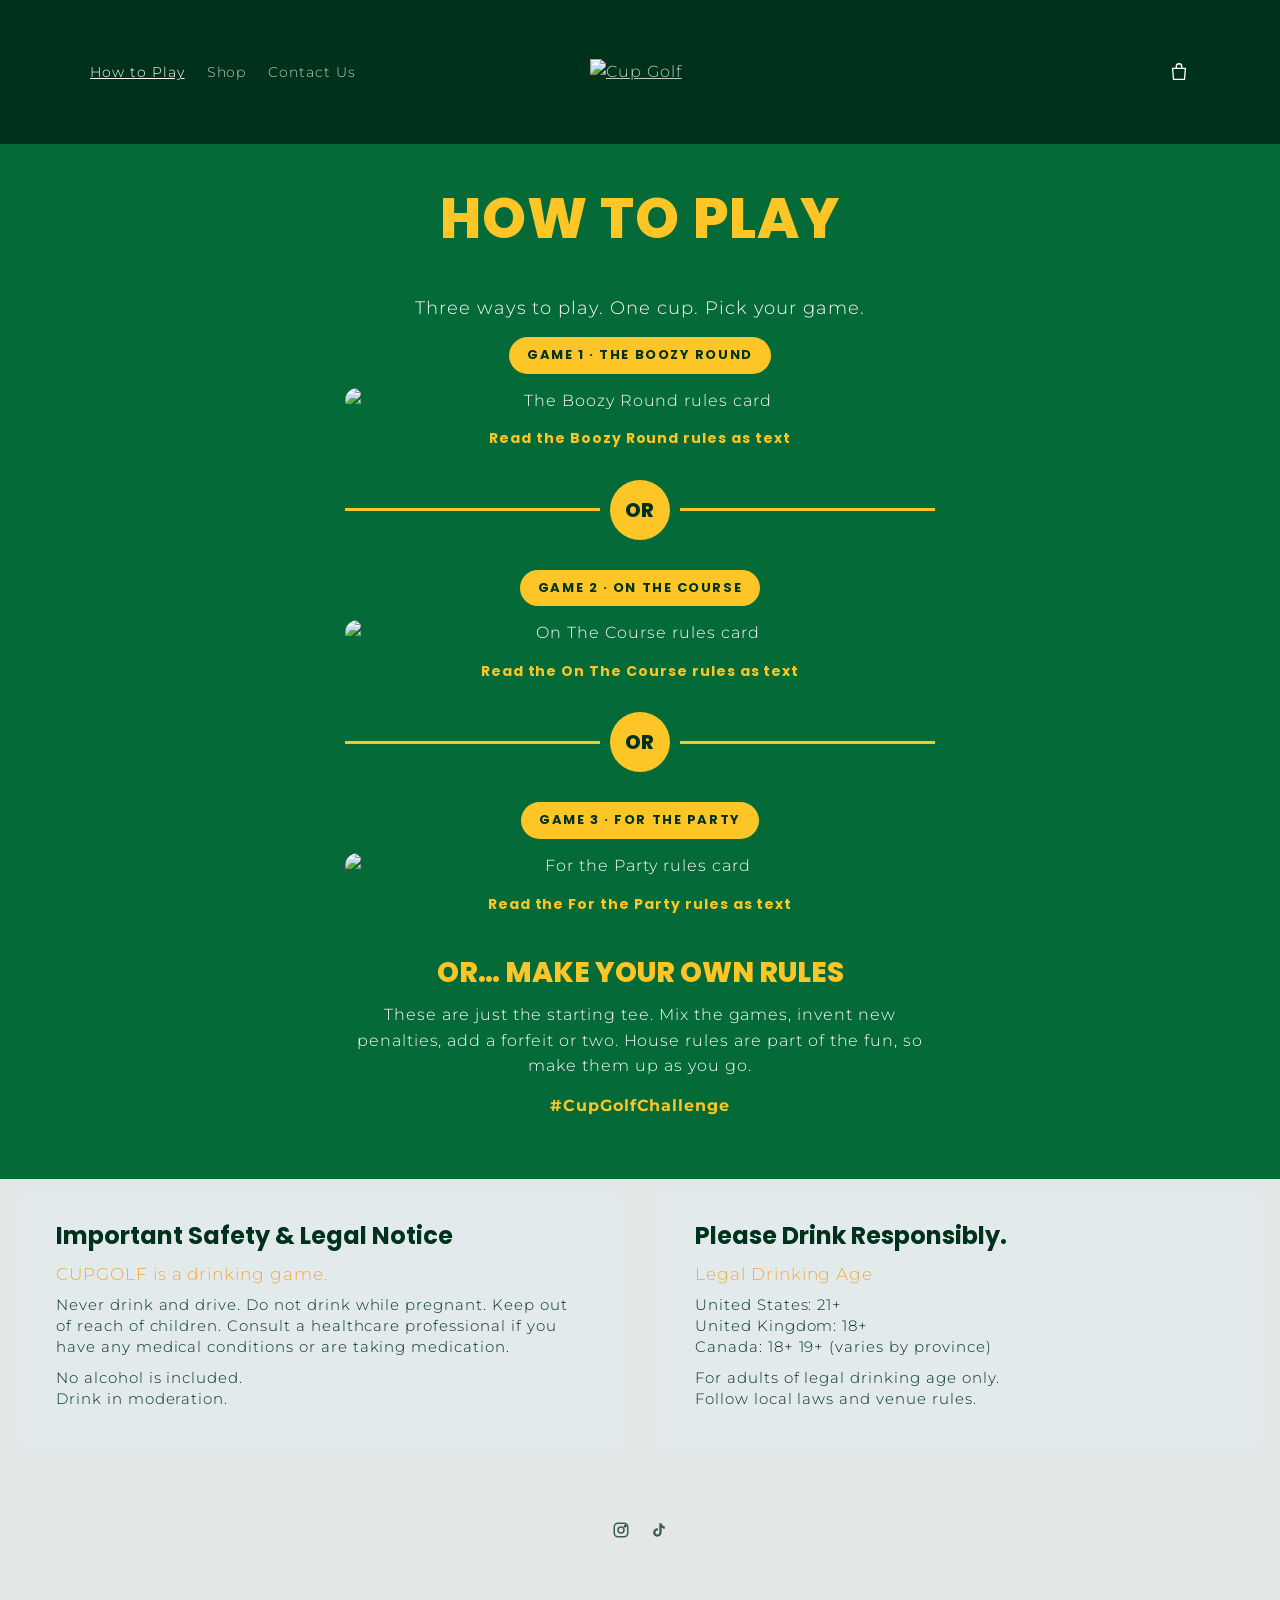
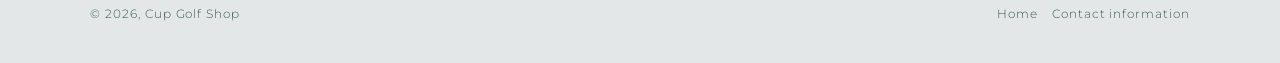
==== how-to-play.html @ 259e1241 "Add files via upload" ====
<!doctype html>
<html lang="en">
<head>
<meta charset="utf-8">
<meta name="viewport" content="width=device-width,initial-scale=1">
<title>How to Play Cup Golf – Golf Drinking Game Rules (3 Ways to Play) – Cup Golf Shop</title>
<meta name="description" content="Three ways to play Cup Golf: The Boozy Round, On the Course, and For the Party.">
<link rel="icon" href="images/logo.png">
<link rel="preconnect" href="https://fonts.googleapis.com">
<link rel="preconnect" href="https://fonts.gstatic.com" crossorigin>
<link href="https://fonts.googleapis.com/css2?family=Montserrat:wght@300;400;600;700&family=Poppins:wght@600;700;800&display=swap" rel="stylesheet">
<link rel="stylesheet" href="style.css">
</head>
<body>

<header class="header">
  <div class="wrap">
    <nav class="nav">
      <a class="active" href="how-to-play.html">How to Play</a>
      <a href="index.html#shop">Shop</a>
      <a href="mailto:cupgolfshop@gmail.com">Contact Us</a>
    </nav>
    <a class="logo" href="index.html"><img src="images/logo.png" alt="Cup Golf"></a>
    <div class="hdr-right">
      <a href="index.html#shop" aria-label="Shop"><svg viewBox="0 0 24 24" fill="none" stroke="currentColor" stroke-width="1.4"><path d="M5 8h14l-1 12H6L5 8z"/><path d="M9 8V6a3 3 0 0 1 6 0v2"/></svg></a>
    </div>
  </div>
</header>

<section class="htp">
  <h1>HOW TO PLAY</h1>
  <p class="lead">Three ways to play. One cup. Pick your game.</p>

  <!-- GAME 1 -->
  <div class="pill">Game 1 · The Boozy Round</div>
  <div class="rulecard">
    <img src="images/boozy-round-rules.png" alt="The Boozy Round rules card">
    <details>
      <summary>Read the Boozy Round rules as text</summary>
      <div class="ruletext">
        <p><em>Same game, less serious golf. For when the round is more about the good times than the handicaps.</em></p>
        <h3>Objective</h3>
        <p>Play your regular round of golf, and use your one Cup Golf nomination to add penalty strokes to another player's score at the perfect moment.</p>
        <h3>Setup</h3>
        <ol><li>Give every player <strong>one Cup Golf cup</strong> at the start of the round.</li><li>Play your regular round as normal.</li></ol>
        <h3>How to Play</h3>
        <ol><li>Each player can pull out their cup <strong>once</strong> at any point during the round and nominate any other player to take the Cup Golf challenge on that hole.</li><li>The nominated player fills the cup to the Start Line, drinks it, and stops wherever they think gives them the best result.</li><li>Check where the drink finishes on the cup. That number is added as penalty strokes to their score for that hole.</li></ol>
        <h3>Penalty Strokes (+add golf score)</h3>
        <table><tr><th>Line</th><th>Penalty</th></tr><tr><td>Hole-in-One</td><td>+1 stroke</td></tr><tr><td>Birdie</td><td>+2 strokes</td></tr><tr><td>Par</td><td>+3 strokes</td></tr><tr><td>Bogey</td><td>+4 strokes</td></tr><tr><td>Over / Under*</td><td>+5 strokes</td></tr></table>
        <p class="fine">*Stops between lines, below the bottom line or above the top line.</p>
        <h3>Pick Your Hole Wisely</h3>
        <p>You only get one nomination for the entire round, so use it tactically. Save it for when someone is having a great hole.</p>
        <h3>Example</h3>
        <p>Your mate is flying on a hole and looks set for birdie. You pull out your cup and nominate them. They fill to the Start Line, drink, and land on <strong>Birdie (yellow)</strong>. That's +2 penalty strokes, so <strong>#BirdieTurnsIntoABogey</strong></p>
        <p class="fine">** Please drink responsibly. For adults of legal drinking age only.</p>
      </div>
    </details>
  </div>

  <div class="or"><span>OR</span></div>

  <!-- GAME 2 -->
  <div class="pill">Game 2 · On the Course</div>
  <div class="rulecard">
    <img src="images/course-rules.png" alt="On The Course rules card" loading="lazy">
    <details>
      <summary>Read the On The Course rules as text</summary>
      <div class="ruletext">
        <p><em>Bringing that "Split the G" energy between holes on the golf course - adding bogey points, bragging rights and the perfect amount of chaos.</em></p>
        <h3>Objective</h3>
        <p>Play to achieve the lowest combined total score (your golf score + your Cup Golf score) and avoid the forfeit. After the final hole, the player with the lowest overall score wins.</p>
        <h3>Setup</h3>
        <ol><li>Select which holes will include Cup Golf. You can use it on as many holes as you like throughout the course. <strong>The final hole must always be included.</strong></li><li>Play your regular round as normal using your handicaps and net score ... but ...</li><li>At the end of each selected hole, once all players have finished their putt, it's time for the Cup Golf.</li></ol>
        <h3>How to Play</h3>
        <ol><li>Each player plays one Cup Golf shot by filling their cup to the Start Line, then drinking down toward the target line.</li><li>Where the liquid settles determines your Cup Golf score for that hole.</li><li>Add your Cup Golf score to your golf score for the hole. The combined total is your final score for that hole.</li></ol>
        <h3>Scoring (+add golf score)</h3>
        <table><tr><th>Line</th><th>Score</th></tr><tr><td>Hole-in-One</td><td>1 pt</td></tr><tr><td>Birdie</td><td>2 pts</td></tr><tr><td>Par</td><td>3 pts</td></tr><tr><td>Bogey</td><td>4 pts</td></tr><tr><td>Over / Under</td><td>5 pts</td></tr></table>
        <h3>Winning</h3>
        <p>After the final hole, combine all Cup Golf and golf scores to calculate each player's total. The player with the lowest combined total score wins.</p>
        <h3>Losing &amp; Forfeit</h3>
        <p>The player with the highest combined total score loses. The Loser has to combine all players' leftover drinks into one cup and down it to complete the <strong>#CupGolfChallenge</strong></p>
        <p class="fine">*** These rules apply to the golf course and golf related venues.</p>
      </div>
    </details>
  </div>

  <div class="or"><span>OR</span></div>

  <!-- GAME 3 -->
  <div class="pill">Game 3 · For the Party</div>
  <div class="rulecard">
    <img src="images/party-rules.png" alt="For the Party rules card" loading="lazy">
    <details>
      <summary>Read the For the Party rules as text</summary>
      <div class="ruletext">
        <p><em>Bringing that competitive energy to the pub, the backyard or the beach, wherever the party takes you and drinks are poured.</em></p>
        <h3>Objective</h3>
        <p>Play to achieve the lowest total score and avoid the forfeit. After the final hole, the player with the lowest overall score wins.</p>
        <h3>Setup</h3>
        <ol><li>Fill each Cup Golf cup to the Start Line with your drink of choice.</li><li>Decide how many holes to play: 1 Hole – Party Starter, 3 Holes – Quick Round, 6 Holes – Standard Game, 9 Holes – For the Pros.</li><li>Keep a Cup Golf scorecard nearby to track each player's results for this game.</li></ol>
        <h3>How to Play</h3>
        <ol><li>Fill your cup to the Start Line.</li><li>Each player takes one Cup Golf shot by drinking down to a target line to complete the hole.</li><li>Wherever you stop drinking before it settles determines your score for that hole.</li></ol>
        <h3>Scoring</h3>
        <table><tr><th>Line</th><th>Score</th></tr><tr><td>Hole-in-One</td><td>1 pt</td></tr><tr><td>Birdie</td><td>2 pts</td></tr><tr><td>Par</td><td>3 pts</td></tr><tr><td>Bogey</td><td>4 pts</td></tr><tr><td>Over / Under</td><td>5 pts</td></tr></table>
        <h3>Winning</h3>
        <p>The player with the lowest total score after all holes wins the round.</p>
        <h3>Losing &amp; Forfeit</h3>
        <p>The player with the highest total score loses. The loser(s) combine all players' leftover drinks into one cup &amp; down it to complete the <strong>#CupGolfChallenge</strong></p>
        <p class="fine">*** These rules apply to not just the pub but any party, in any location, as long as it complies with local laws and the venue.</p>
      </div>
    </details>
  </div>

  <div class="own">
    <h2>OR… MAKE YOUR OWN RULES</h2>
    <p>These are just the starting tee. Mix the games, invent new penalties, add a forfeit or two. House rules are part of the fun, so make them up as you go.</p>
    <p class="tag">#CupGolfChallenge</p>
  </div>
</section>

<section class="safety">
  <div class="grid">
    <div class="panel">
      <h2>Important Safety &amp; Legal Notice</h2>
      <div class="sub">CUPGOLF is a drinking game.</div>
      <p>Never drink and drive. Do not drink while pregnant. Keep out of reach of children. Consult a healthcare professional if you have any medical conditions or are taking medication.</p>
      <p>No alcohol is included.<br>Drink in moderation.</p>
    </div>
    <div class="panel">
      <h2>Please Drink Responsibly.</h2>
      <div class="sub">Legal Drinking Age</div>
      <p>United States: 21+<br>United Kingdom: 18+<br>Canada: 18+ 19+ (varies by province)</p>
      <p>For adults of legal drinking age only.<br>Follow local laws and venue rules.</p>
    </div>
  </div>
</section>

<footer class="footer">
  <div class="wrap">
    <div class="social">
      <a href="https://www.instagram.com/cupgolfshop/" aria-label="Instagram"><svg viewBox="0 0 24 24" fill="none" stroke="currentColor" stroke-width="2"><rect x="3" y="3" width="18" height="18" rx="5"/><circle cx="12" cy="12" r="4"/><circle cx="17.5" cy="6.5" r="1" fill="currentColor"/></svg></a>
      <a href="https://www.tiktok.com/@cupgolfshop" aria-label="TikTok"><svg viewBox="0 0 24 24" fill="currentColor"><path d="M16.6 5.8A4.3 4.3 0 0 1 15.5 3h-3.1v12.4a2.6 2.6 0 1 1-2.6-2.6c.3 0 .5 0 .8.1V9.7a5.7 5.7 0 1 0 4.9 5.7V9a7.3 7.3 0 0 0 4.3 1.4V7.3a4.3 4.3 0 0 1-3.2-1.5z"/></svg></a>
    </div>
    <div class="bottom">
      <span>© 2026, Cup Golf Shop</span>
      <span><a href="index.html">Home</a><a href="mailto:cupgolfshop@gmail.com">Contact information</a></span>
    </div>
  </div>
</footer>
</body>
</html>
---- style.css ----
:root{
  --green-dark:#00321b;
  --green:#006336;
  --green-mid:#046a38;
  --yellow:#fdc526;
  --orange:#f4a93b;
  --page:#e3e7e7;
  --card:#f9f9f9;
  --panel:#e3eaeb;
  --text:#00321b;
}
*{box-sizing:border-box;margin:0;padding:0}
html{scroll-behavior:smooth}
body{font-family:Montserrat,sans-serif;font-weight:300;color:var(--text);background:var(--page);font-size:16px;line-height:1.6;letter-spacing:.06rem}
img{max-width:100%;display:block}
a{color:inherit}
h1,h2,h3{font-family:Poppins,sans-serif;font-weight:600;letter-spacing:0;line-height:1.25}
.wrap{max-width:1200px;margin:0 auto;padding:0 50px}

/* Header */
.header{background:var(--green-dark);color:rgba(255,255,255,.75)}
.header .wrap{display:grid;grid-template-columns:1fr auto 1fr;align-items:center;height:144px}
.nav{display:flex;gap:22px;font-size:14px}
.nav a{text-decoration:none}
.nav a:hover,.nav a.active{text-decoration:underline;color:#fff}
.logo img{width:100px}
.hdr-right{display:flex;justify-content:flex-end}
.hdr-right a{display:flex;color:#fff}
.hdr-right svg{width:22px;height:22px}

/* Buttons */
.btn{display:inline-block;font-family:Montserrat,sans-serif;font-size:15px;font-weight:300;letter-spacing:.1rem;text-decoration:none;padding:12px 30px;border-radius:7px;border:1px solid transparent;transition:box-shadow .15s,transform .15s;cursor:pointer;line-height:1.2}
.btn:hover{box-shadow:0 0 0 1px currentColor inset}
.btn-yellow{background:var(--yellow);color:var(--green-dark)}
.btn-outline{background:var(--green-dark);color:var(--yellow);border-color:var(--yellow)}
.btn-white{background:#fff;color:var(--green-dark)}
.btn-green{background:var(--green);color:var(--page);border-radius:6px;font-weight:600;font-size:13px;padding:12px 28px}

/* Hero */
.hero{position:relative;height:560px;overflow:hidden;color:#fff}
.hero img{position:absolute;inset:0;width:100%;height:100%;object-fit:cover}
.hero::after{content:"";position:absolute;inset:0;background:rgba(0,0,0,.28)}
.hero .wrap{position:relative;z-index:1;height:100%;display:flex;flex-direction:column;justify-content:flex-end;padding-bottom:85px;padding-left:105px}
.hero h1{font-size:40px;margin-bottom:6px}
.hero p{font-size:16px;margin-bottom:26px}
.hero .btns{display:flex;gap:10px;flex-wrap:wrap}

/* Products */
.products{background:var(--panel);padding:20px 0}
.products .grid{max-width:1340px;margin:0 auto;padding:0 56px;display:grid;grid-template-columns:1fr 1fr;gap:20px}
.pcard{background:var(--card);border-radius:6px;padding:28px 28px 28px;text-align:center}
.pcard img{width:100%;aspect-ratio:3/4;object-fit:cover;border-radius:6px;margin-bottom:28px}
.pcard h2{font-size:24px;margin-bottom:8px}
.pcard .price{font-size:18px;margin-bottom:18px;color:var(--green)}

/* How to play band */
.howto{background:var(--green-dark);color:#fff;text-align:center;padding:30px 0 30px}
.howto h2{color:var(--yellow);font-size:40px;margin-bottom:18px}
.howto .cols{display:grid;grid-template-columns:repeat(3,1fr);gap:30px;margin-top:40px;color:rgba(255,255,255,.75);font-size:15px}
.howto h3{color:#fff;font-size:18px;margin-bottom:10px}

/* Slideshow */
.slides{position:relative;background:var(--panel)}
.slide-track{position:relative;aspect-ratio:1440/1059;overflow:hidden}
.slide-track img{position:absolute;inset:0;width:100%;height:100%;object-fit:cover;opacity:0;transition:opacity .8s}
.slide-track img.on{opacity:1}
.slide-ctrl{display:flex;justify-content:center;align-items:center;gap:14px;padding:12px 0;background:var(--panel)}
.slide-ctrl button{background:none;border:0;cursor:pointer;color:var(--green-dark);font-size:18px;line-height:1;padding:4px}
.dot{width:10px;height:10px;border-radius:50%;border:1px solid var(--green-dark)!important;padding:0!important}
.dot.on{background:var(--green-dark)!important}

/* Safety */
.safety{background:var(--page);padding:12px 18px}
.safety .grid{display:grid;grid-template-columns:1fr 1fr;gap:34px}
.panel{background:var(--panel);border-radius:12px;padding:30px 38px;font-size:15px}
.panel h2{font-size:24px;font-weight:700;margin-bottom:10px}
.panel .sub{color:var(--orange);font-size:17px;margin-bottom:6px}
.panel p{margin-bottom:10px;line-height:1.4}

/* Wholesale */
.wholesale{background:var(--green-dark);color:#fff;text-align:center;padding:52px 20px}
.wholesale h2{font-size:40px;margin-bottom:22px}
.wholesale p{color:rgba(255,255,255,.85);margin-bottom:16px;font-size:15px}

/* Footer */
.footer{background:var(--page);padding:60px 0 40px;font-size:12px;color:rgba(0,50,27,.75)}
.social{display:flex;justify-content:center;gap:20px;margin-bottom:60px}
.social svg{width:18px;height:18px}
.footer .bottom{display:flex;justify-content:space-between;flex-wrap:wrap;gap:12px}
.footer .bottom a{text-decoration:none;margin-left:14px}

/* How-to-play page */
.htp{background:var(--green-mid);color:#fff;text-align:center;padding:30px 20px 60px}
.htp h1{color:var(--yellow);font-size:56px;font-weight:800;letter-spacing:.02em;margin:10px 0 40px}
.htp .lead{font-size:18px;margin-bottom:14px}
.pill{display:inline-block;background:var(--yellow);color:var(--green-dark);font-family:Poppins,sans-serif;font-weight:700;font-size:13px;letter-spacing:.12em;padding:8px 18px;border-radius:30px;margin-bottom:14px;text-transform:uppercase}
.rulecard{max-width:590px;margin:0 auto}
.rulecard img{width:100%;border-radius:14px}
.rulecard details{margin-top:14px}
.rulecard summary{color:var(--yellow);font-weight:700;font-family:Poppins,sans-serif;font-size:14px;cursor:pointer;list-style:none}
.rulecard summary::-webkit-details-marker{display:none}
.ruletext{text-align:left;background:#eef3ec;color:var(--text);border:4px solid var(--yellow);border-radius:14px;padding:24px 28px;margin-top:12px;font-size:14px}
.ruletext h3{color:var(--green);font-size:18px;margin:14px 0 6px}
.ruletext ol{padding-left:22px}
.ruletext table{border-collapse:collapse;margin:6px 0}
.ruletext td,.ruletext th{border:1px solid #e8c95a;padding:3px 12px;text-align:left;font-weight:300}
.ruletext th{color:var(--orange)}
.ruletext .fine{font-size:11px;font-style:italic;opacity:.7}
.or{display:flex;align-items:center;max-width:590px;margin:30px auto}
.or::before,.or::after{content:"";flex:1;height:3px;background:var(--yellow)}
.or span{width:60px;height:60px;border-radius:50%;background:var(--yellow);color:var(--green-dark);font-family:Poppins,sans-serif;font-weight:800;font-size:20px;display:flex;align-items:center;justify-content:center;margin:0 10px}
.own{max-width:590px;margin:40px auto 0}
.own h2{color:var(--yellow);font-size:28px;font-weight:800;margin-bottom:12px}
.own .tag{color:var(--yellow);font-weight:700;margin-top:14px}

@media (max-width:749px){
  .wrap{padding:0 16px}
  .header .wrap{grid-template-columns:1fr;grid-template-rows:auto auto;height:auto;padding:14px 16px;gap:10px;justify-items:center}
  .logo{grid-row:1}.nav{grid-row:2;font-size:13px;gap:16px}.hdr-right{display:none}
  .logo img{width:80px}
  .hero{height:480px}
  .hero .wrap{padding:0 16px 50px}
  .hero h1{font-size:32px}
  .products .grid{grid-template-columns:1fr;padding:0 16px}
  .howto h2,.wholesale h2{font-size:30px}
  .howto .cols{grid-template-columns:1fr;gap:20px;margin-top:24px}
  .slide-track{aspect-ratio:1/1}
  .safety .grid{grid-template-columns:1fr;gap:12px}
  .panel{padding:22px}
  .footer .bottom{flex-direction:column}
  .footer .bottom a{margin:0 14px 0 0}
  .htp h1{font-size:38px}
}
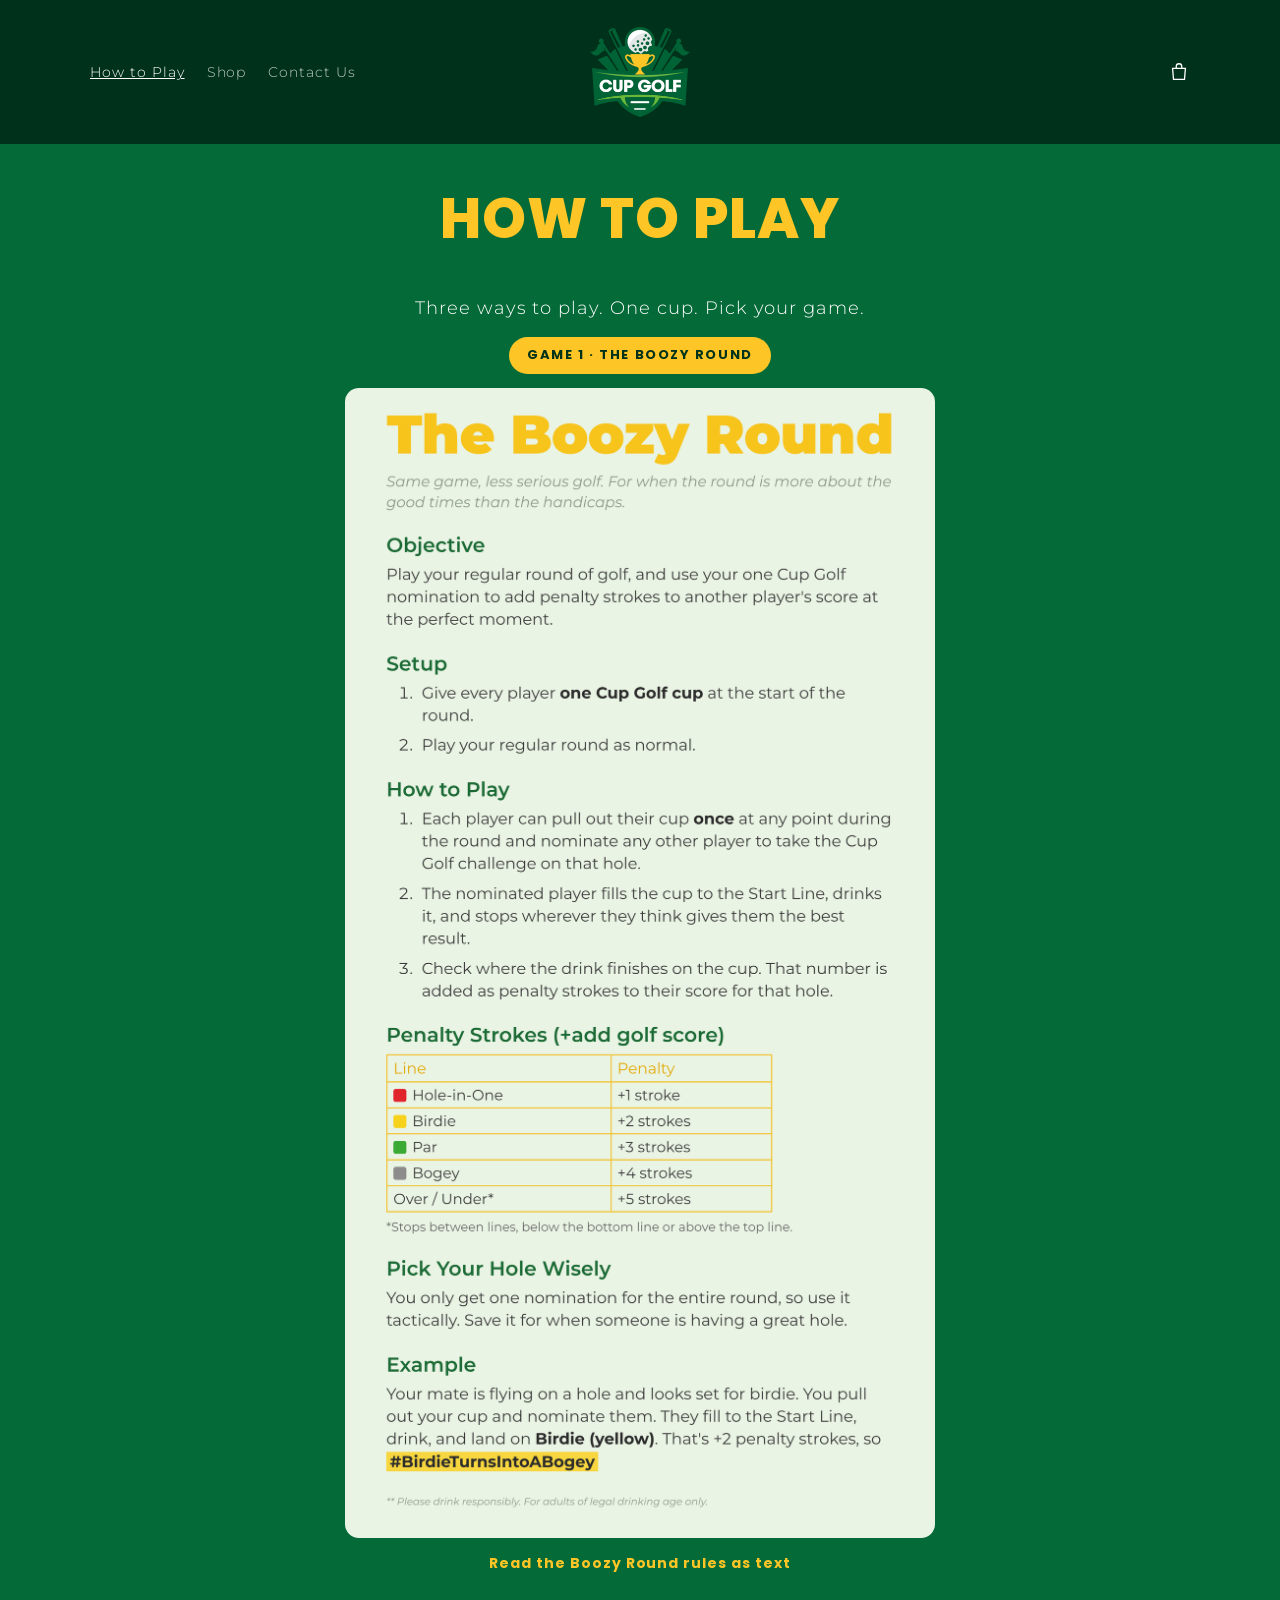
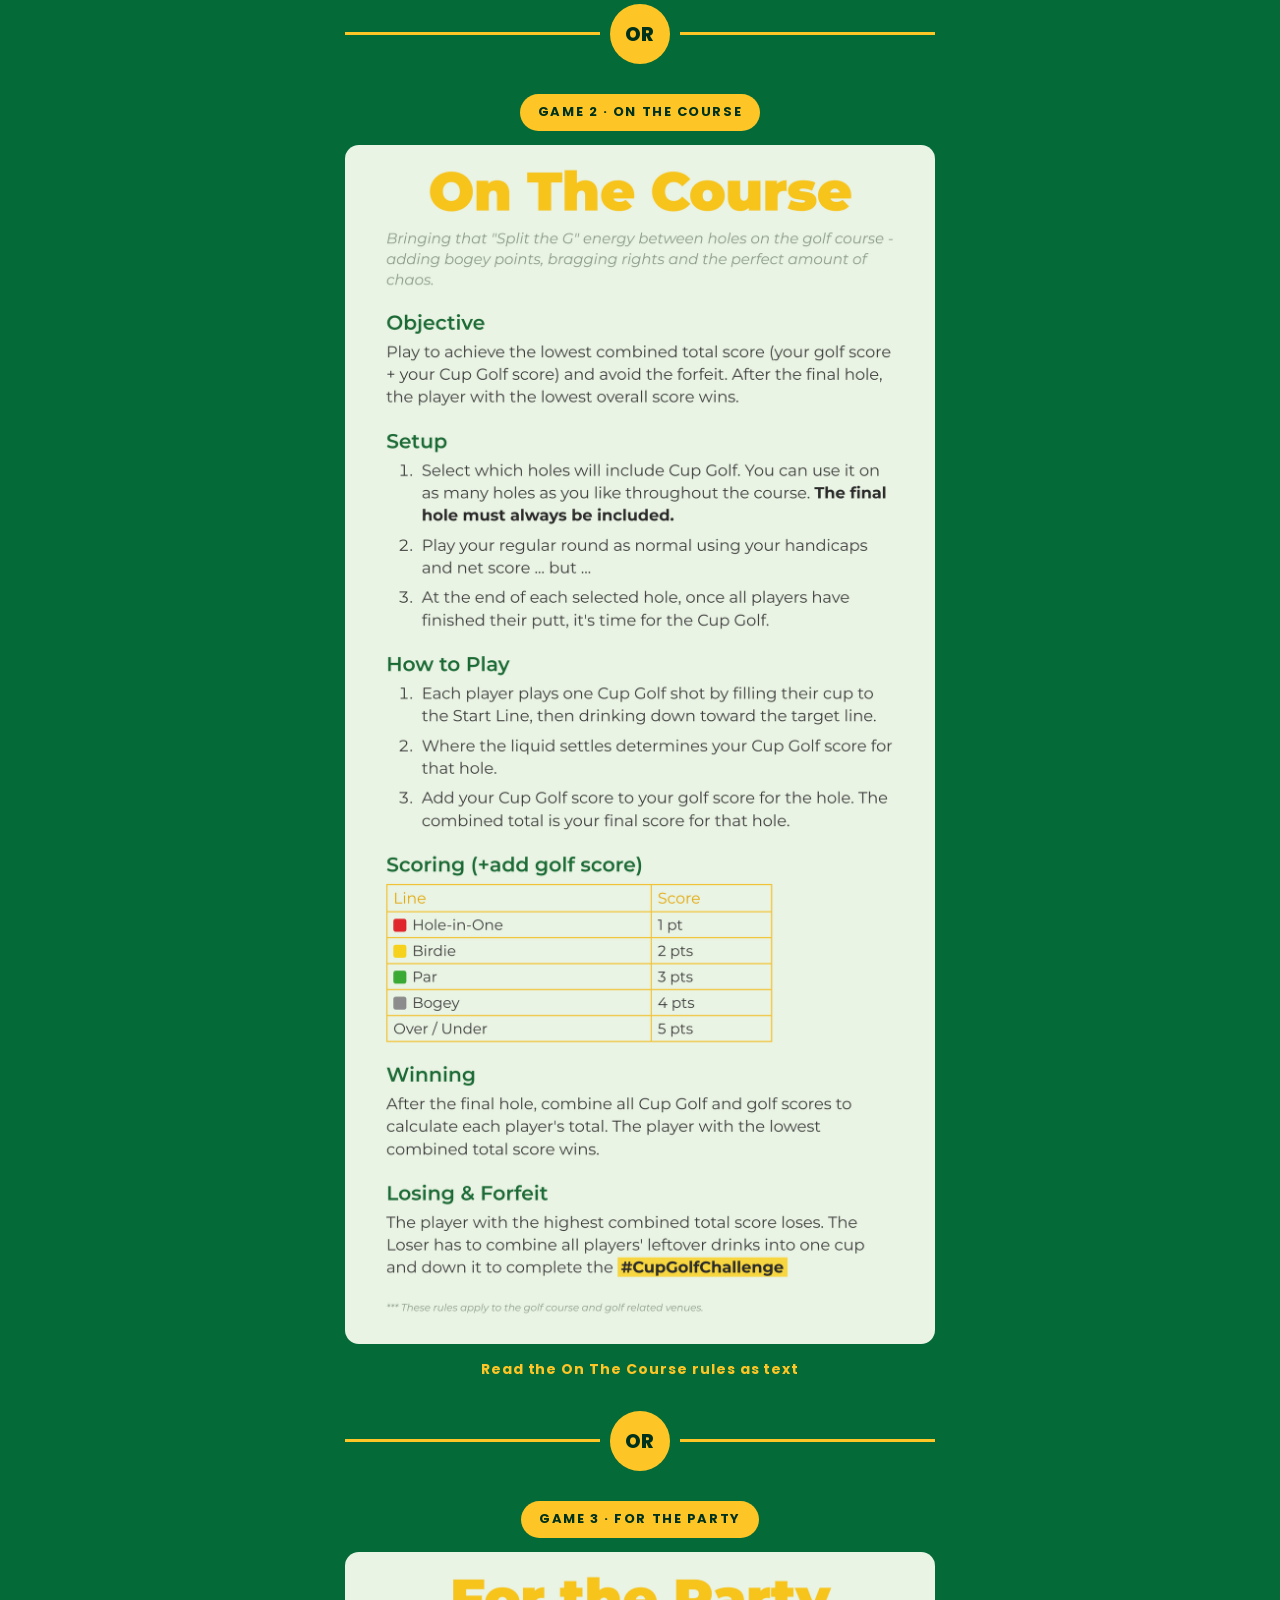
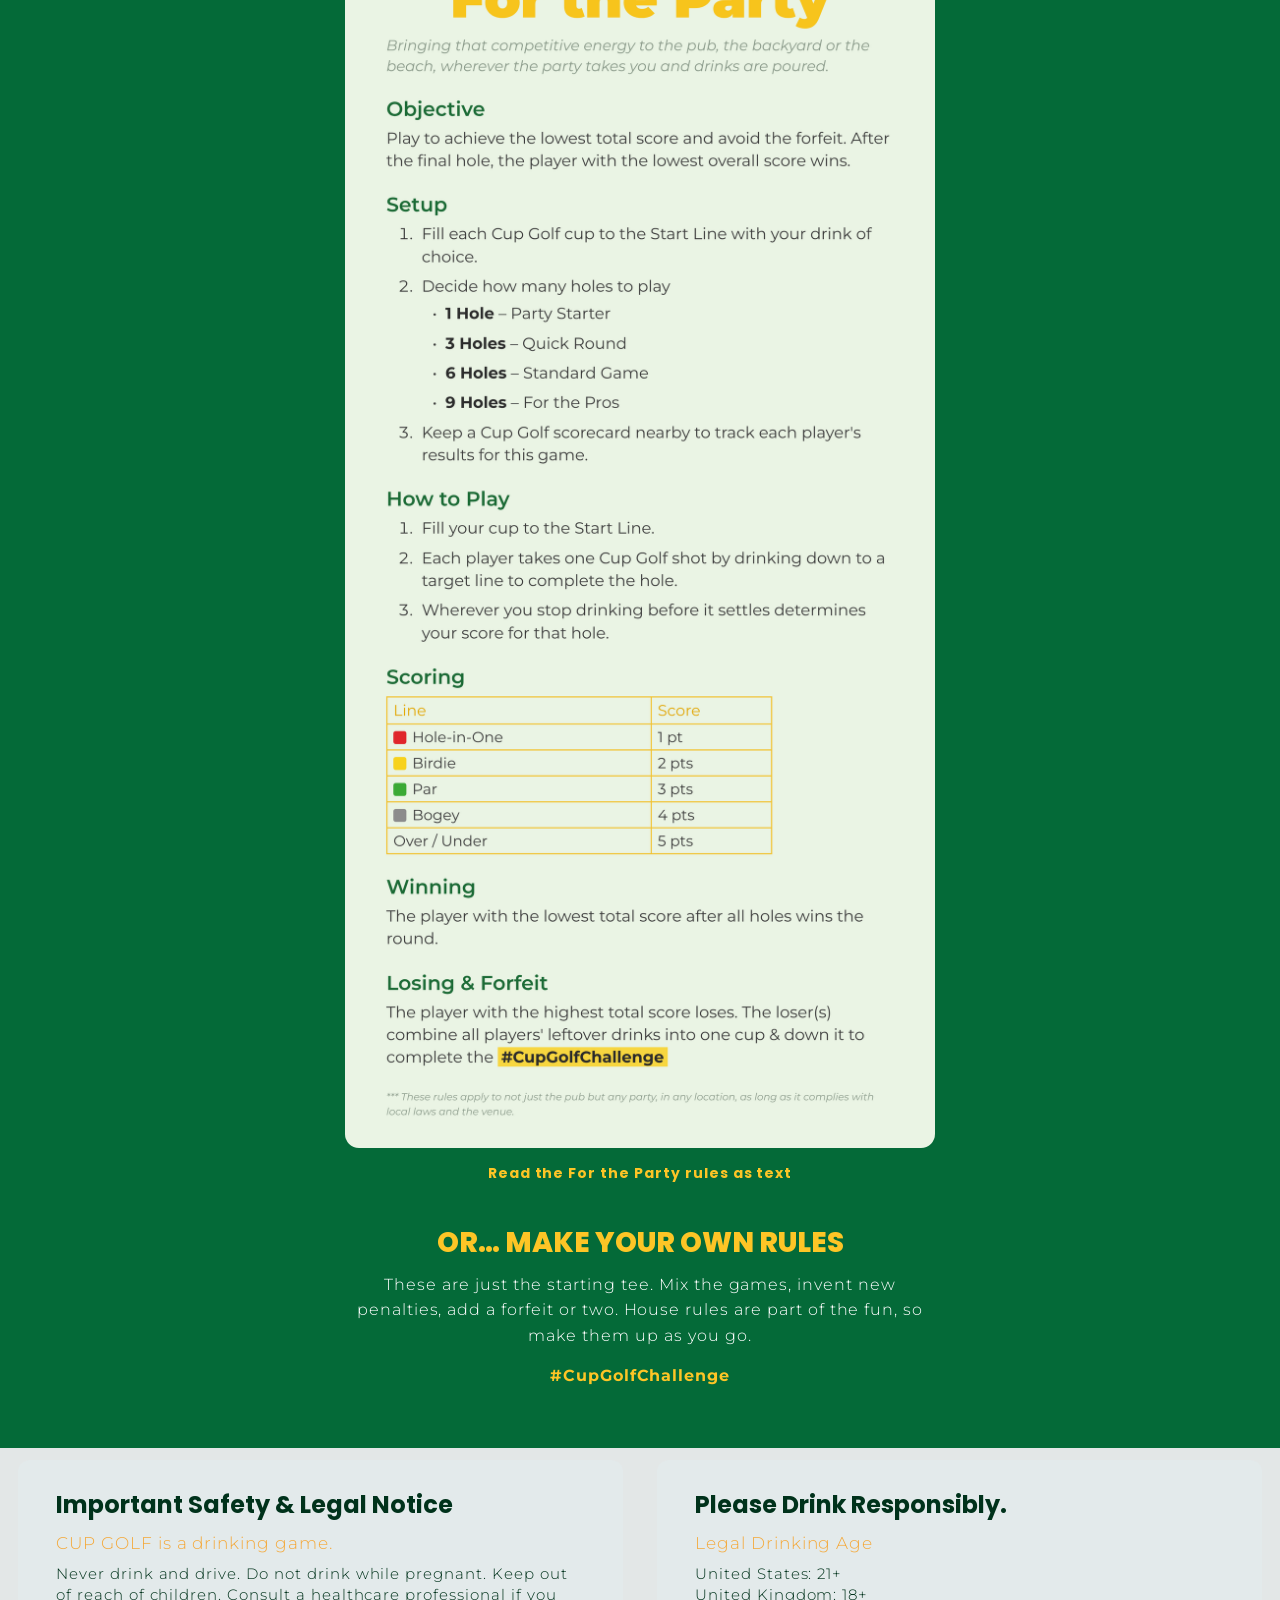
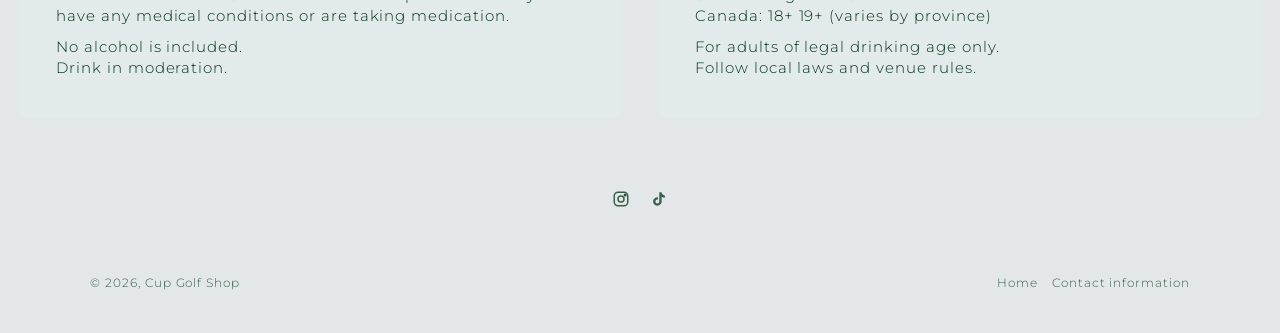
==== commit d0bb8620: "Fix brand name spelling" ====
--- a/how-to-play.html
+++ b/how-to-play.html
@@ -122,7 +122,7 @@
   <div class="grid">
     <div class="panel">
       <h2>Important Safety &amp; Legal Notice</h2>
-      <div class="sub">CUPGOLF is a drinking game.</div>
+      <div class="sub">CUP GOLF is a drinking game.</div>
       <p>Never drink and drive. Do not drink while pregnant. Keep out of reach of children. Consult a healthcare professional if you have any medical conditions or are taking medication.</p>
       <p>No alcohol is included.<br>Drink in moderation.</p>
     </div>
